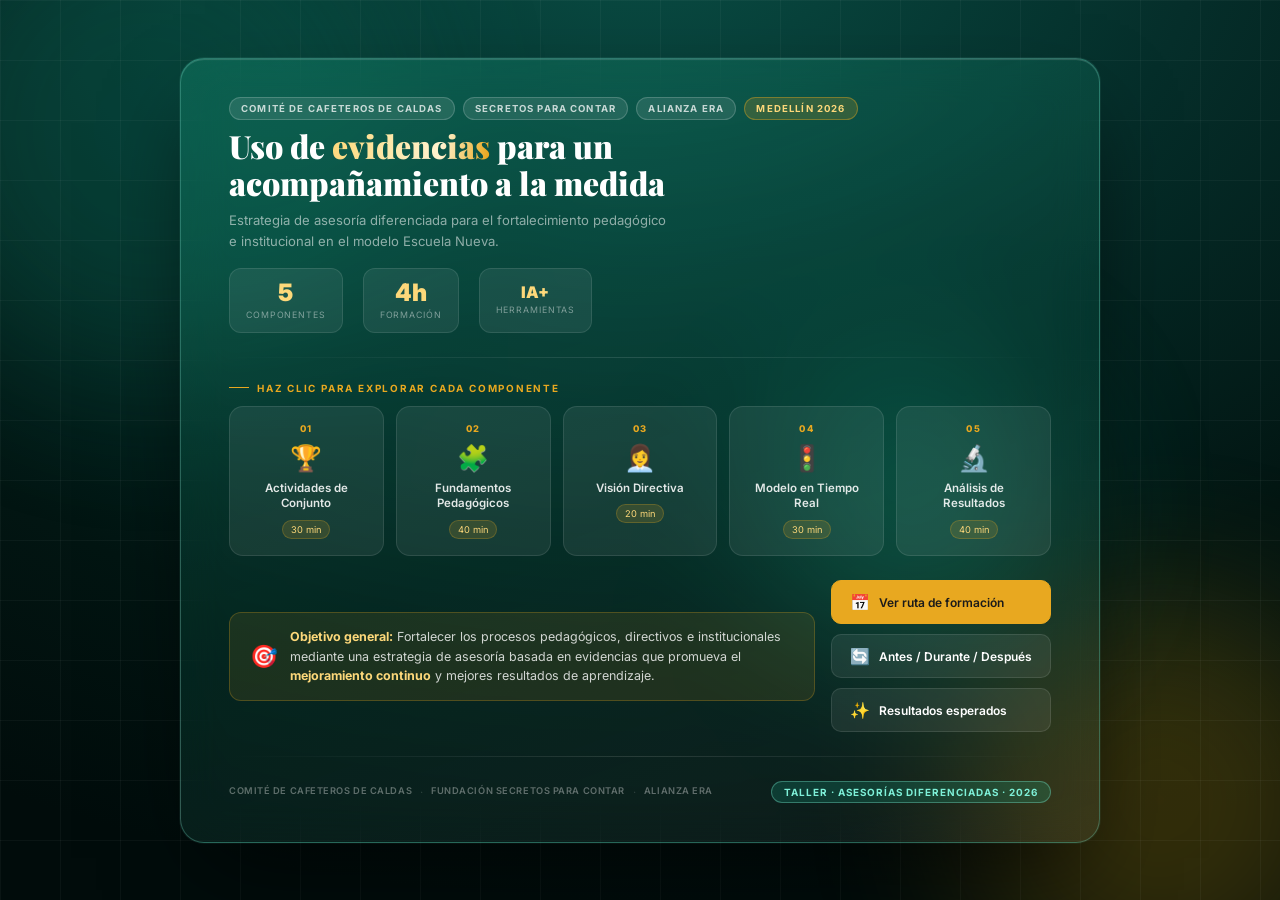
==== index.html @ 5d5bb78b "Publica taller Acompañamiento a la Medida · Medellín 2026 Página interactiva del taller de formación" ====
<!DOCTYPE html>
<html lang="es">
<head>
<meta charset="UTF-8">
<meta http-equiv="refresh" content="0; url=capacitacion-medellin.html">
<link rel="canonical" href="capacitacion-medellin.html">
<title>Acompañamiento a la Medida · Medellín 2026</title>
</head>
<body>
<p>Redirigiendo… si no ocurre automáticamente, <a href="capacitacion-medellin.html">haz clic aquí</a>.</p>
</body>
</html>
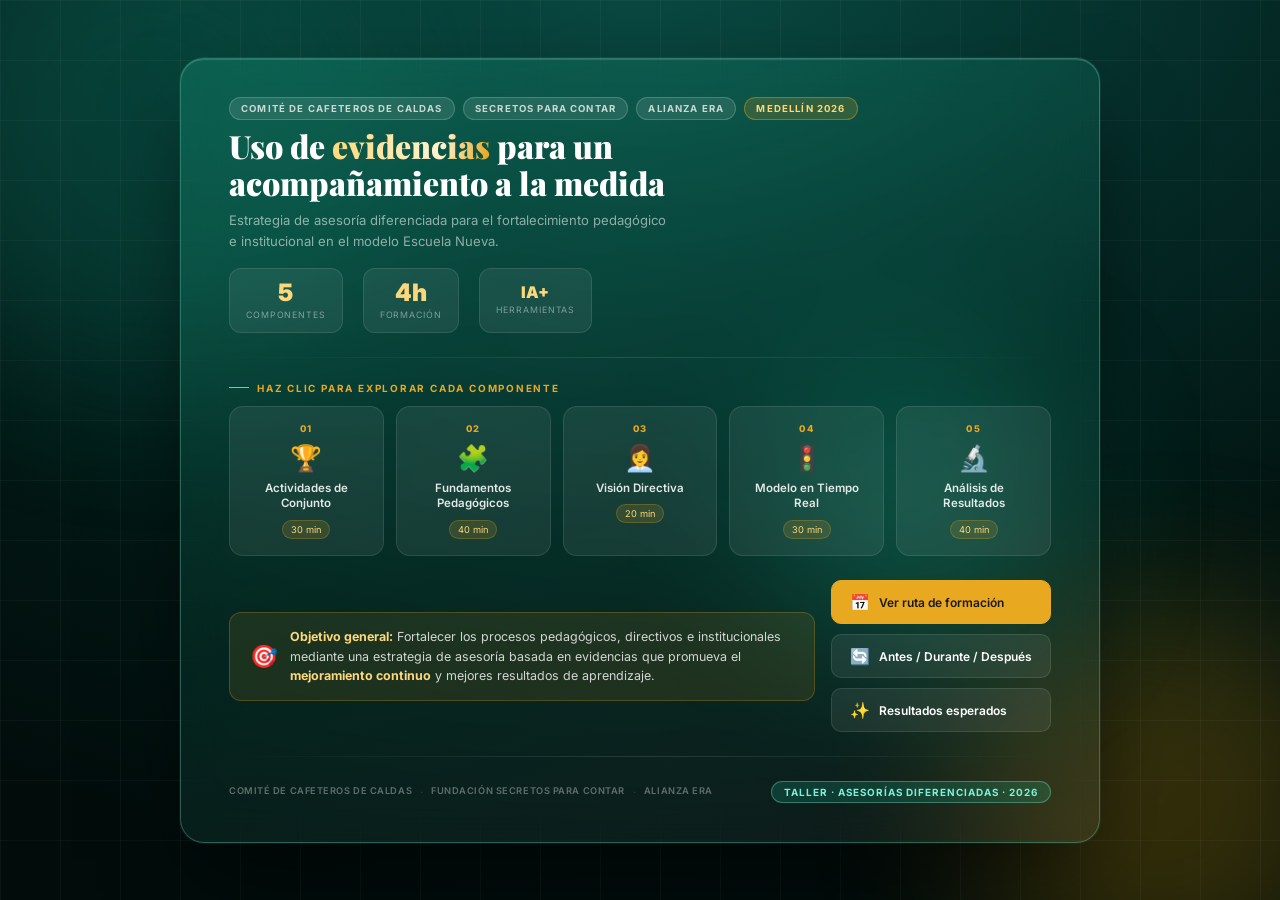
==== commit b6aaa294: "Renombra la pagina del taller a index.html Sirve el contenido directamente en la raiz del sitio (sin" ====
--- a/index.html
+++ b/index.html
@@ -2,11 +2,675 @@
 <html lang="es">
 <head>
 <meta charset="UTF-8">
-<meta http-equiv="refresh" content="0; url=capacitacion-medellin.html">
-<link rel="canonical" href="capacitacion-medellin.html">
+<meta name="viewport" content="width=device-width, initial-scale=1.0">
 <title>Acompañamiento a la Medida · Medellín 2026</title>
+<link href="https://fonts.googleapis.com/css2?family=Inter:ital,wght@0,300;0,400;0,600;0,700;0,800;0,900;1,400&family=Playfair+Display:wght@700;900&display=swap" rel="stylesheet">
+<style>
+*,*::before,*::after{box-sizing:border-box;margin:0;padding:0}
+:root{
+  /* Paleta esmeralda + aguamarina + dorado */
+  --g1:#042A28;--g2:#0A5048;--g3:#0F7A63;--g4:#19C79A;
+  --gold:#E8A820;--gold2:#FDD87A;
+  --aqua:#7EF0D8;
+  --white:#FFFFFF;--off:#F5F2EA;
+  --gray:#6B7280;--dark:#1A1A1A;
+  --radius:14px;
+}
+html,body{height:100%;overflow:hidden}
+body{
+  font-family:'Inter',sans-serif;
+  background:radial-gradient(110% 110% at 50% -10%,#0A4F46 0%,#052E2A 40%,#021512 75%,#010C0B 100%);
+  color:var(--white);
+  display:flex;flex-direction:column;
+  align-items:center;justify-content:center;
+  min-height:100vh;
+  position:relative;
+  overflow:hidden;
+}
+
+/* BG ANIMADO */
+.bg-orbs{position:fixed;inset:0;pointer-events:none;z-index:0}
+.orb{position:absolute;border-radius:50%;filter:blur(80px);opacity:.25;animation:drift 12s ease-in-out infinite}
+.orb1{width:500px;height:500px;background:var(--g3);top:-120px;left:-100px;animation-delay:0s}
+.orb2{width:400px;height:400px;background:#C8930A;bottom:-100px;right:-80px;animation-delay:-4s}
+.orb3{width:300px;height:300px;background:var(--g4);top:40%;left:60%;animation-delay:-8s}
+@keyframes drift{0%,100%{transform:translate(0,0) scale(1)}33%{transform:translate(30px,-20px) scale(1.05)}66%{transform:translate(-20px,30px) scale(.95)}}
+
+/* GRID PATRON */
+.bg-grid{position:fixed;inset:0;pointer-events:none;z-index:0;
+  background-image:linear-gradient(rgba(255,255,255,.04) 1px,transparent 1px),linear-gradient(90deg,rgba(255,255,255,.04) 1px,transparent 1px);
+  background-size:60px 60px}
+
+/* MAIN CARD */
+.main{
+  position:relative;z-index:10;
+  width:min(920px,96vw);
+  background:linear-gradient(160deg,rgba(34,214,168,.20),rgba(15,122,99,.18) 55%,rgba(255,255,255,.06));
+  border:1px solid rgba(126,240,216,.28);
+  border-radius:24px;
+  backdrop-filter:blur(22px);
+  box-shadow:0 40px 90px -25px rgba(0,0,0,.7),0 0 0 1px rgba(126,240,216,.08),inset 0 1px 0 rgba(255,255,255,.14);
+  padding:clamp(1.5rem,3vw,2.5rem) clamp(1.5rem,4vw,3rem);
+  display:flex;flex-direction:column;gap:1.5rem;
+  animation:cardIn .7s cubic-bezier(.22,1,.36,1) both;
+}
+@keyframes cardIn{from{opacity:0;transform:translateY(24px) scale(.98)}to{opacity:1;transform:none}}
+
+/* HEADER */
+.header{display:flex;align-items:flex-start;justify-content:space-between;gap:1rem;flex-wrap:wrap}
+.header-left{display:flex;flex-direction:column;gap:.5rem}
+.badges{display:flex;gap:.5rem;flex-wrap:wrap}
+.badge{
+  font-size:.6rem;font-weight:700;letter-spacing:.12em;text-transform:uppercase;
+  background:rgba(255,255,255,.1);border:1px solid rgba(255,255,255,.18);
+  color:rgba(255,255,255,.75);padding:.3rem .7rem;border-radius:100px;
+}
+.badge.gold{background:rgba(232,168,32,.18);border-color:rgba(232,168,32,.4);color:var(--gold2);animation:badgeGlow 3.5s ease-in-out infinite}
+@keyframes badgeGlow{0%,100%{box-shadow:0 0 0 0 rgba(232,168,32,0)}50%{box-shadow:0 0 14px 1px rgba(232,168,32,.35)}}
+.titulo{font-family:'Playfair Display',serif;font-size:clamp(1.4rem,3vw,2rem);font-weight:900;line-height:1.15}
+.titulo em{
+  font-style:normal;position:relative;
+  background:linear-gradient(100deg,var(--gold2) 0%,#fff3cf 35%,var(--gold) 50%,#fff3cf 65%,var(--gold2) 100%);
+  background-size:200% 100%;
+  -webkit-background-clip:text;background-clip:text;
+  -webkit-text-fill-color:transparent;color:transparent;
+  animation:shimmer 6s linear infinite;
+}
+@keyframes shimmer{0%{background-position:200% 0}100%{background-position:-200% 0}}
+.subtitulo{font-size:.82rem;color:rgba(255,255,255,.55);max-width:440px;line-height:1.6}
+.header-stats{display:flex;gap:1.25rem;flex-shrink:0}
+.hstat{text-align:center;background:rgba(255,255,255,.07);border:1px solid rgba(255,255,255,.1);border-radius:12px;padding:.75rem 1rem;min-width:70px}
+.hstat-n{font-size:1.5rem;font-weight:900;color:var(--gold2);line-height:1}
+.hstat-l{font-size:.55rem;text-transform:uppercase;letter-spacing:.1em;color:rgba(255,255,255,.45);margin-top:.25rem}
+
+/* DIVIDER */
+.divider{height:1px;background:linear-gradient(90deg,transparent,rgba(255,255,255,.12),transparent)}
+
+/* COMPONENTES GRID */
+.sec-label{font-size:.62rem;font-weight:700;letter-spacing:.18em;text-transform:uppercase;color:var(--gold);margin-bottom:.75rem;display:flex;align-items:center;gap:.5rem}
+.sec-label::before{content:'';width:20px;height:1.5px;background:var(--gold);display:block}
+
+.comps-grid{display:grid;grid-template-columns:repeat(5,1fr);gap:.75rem}
+
+.comp-btn{
+  background:rgba(255,255,255,.07);
+  border:1px solid rgba(255,255,255,.1);
+  border-radius:var(--radius);
+  padding:1rem .9rem;
+  cursor:pointer;
+  transition:all .22s cubic-bezier(.34,1.56,.64,1);
+  text-align:center;
+  position:relative;
+  overflow:hidden;
+  display:flex;flex-direction:column;align-items:center;gap:.5rem;
+  color:var(--white);
+  font-family:inherit;
+  animation:compIn .55s cubic-bezier(.22,1,.36,1) backwards;
+}
+@keyframes compIn{from{opacity:0;transform:translateY(16px)}to{opacity:1;transform:none}}
+.comps-grid .comp-btn:nth-child(1){animation-delay:.18s}
+.comps-grid .comp-btn:nth-child(2){animation-delay:.26s}
+.comps-grid .comp-btn:nth-child(3){animation-delay:.34s}
+.comps-grid .comp-btn:nth-child(4){animation-delay:.42s}
+.comps-grid .comp-btn:nth-child(5){animation-delay:.50s}
+.comp-btn::before{
+  content:'';position:absolute;inset:0;
+  background:linear-gradient(135deg,var(--g4),transparent);
+  opacity:0;transition:opacity .25s;
+}
+.comp-btn:hover{
+  transform:translateY(-4px) scale(1.03);
+  border-color:var(--gold);
+  box-shadow:0 12px 32px rgba(0,0,0,.3),0 0 0 1px rgba(232,168,32,.25);
+}
+.comp-btn:hover::before{opacity:1}
+.comp-btn:active{transform:scale(.97)}
+.comp-num{font-size:.58rem;font-weight:800;letter-spacing:.15em;text-transform:uppercase;color:var(--gold);position:relative;z-index:1}
+.comp-icon{font-size:1.6rem;position:relative;z-index:1;transition:transform .3s cubic-bezier(.34,1.56,.64,1)}
+.comp-btn:hover .comp-icon{transform:scale(1.18) translateY(-2px) rotate(-4deg)}
+.comp-name{font-size:.72rem;font-weight:600;line-height:1.35;color:rgba(255,255,255,.88);position:relative;z-index:1}
+.comp-time{font-size:.58rem;color:var(--gold2);background:rgba(232,168,32,.15);border:1px solid rgba(232,168,32,.25);padding:.2rem .5rem;border-radius:100px;position:relative;z-index:1}
+
+/* BOTTOM ROW */
+.bottom-row{display:grid;grid-template-columns:1fr auto;gap:1rem;align-items:center}
+
+/* OBJETIVO INLINE */
+.objetivo-strip{
+  background:rgba(232,168,32,.1);
+  border:1px solid rgba(232,168,32,.25);
+  border-radius:12px;
+  padding:.9rem 1.25rem;
+  display:flex;align-items:center;gap:.75rem;
+}
+.obj-icon{font-size:1.4rem;flex-shrink:0}
+.obj-text{font-size:.78rem;color:rgba(255,255,255,.8);line-height:1.55}
+.obj-text strong{color:var(--gold2)}
+
+/* ACCIONES RÁPIDAS */
+.acciones{display:flex;flex-direction:column;gap:.6rem}
+.accion-btn{
+  background:rgba(255,255,255,.07);border:1px solid rgba(255,255,255,.1);
+  border-radius:10px;padding:.7rem 1.1rem;
+  cursor:pointer;color:var(--white);font-family:inherit;
+  font-size:.75rem;font-weight:600;
+  display:flex;align-items:center;gap:.6rem;
+  transition:all .2s;white-space:nowrap;
+}
+.accion-btn:hover{background:rgba(255,255,255,.14);border-color:rgba(255,255,255,.25);transform:translateX(3px)}
+.accion-btn .aico{font-size:1rem}
+.accion-btn.primary{background:var(--gold);color:var(--dark);border-color:var(--gold);position:relative;overflow:hidden}
+.accion-btn.primary:hover{background:#f5b92a;transform:translateX(3px)}
+.accion-btn.primary::after{
+  content:'';position:absolute;top:0;left:-60%;width:40%;height:100%;
+  background:linear-gradient(110deg,transparent,rgba(255,255,255,.55),transparent);
+  transform:skewX(-20deg);animation:sweep 4.5s ease-in-out infinite;
+}
+@keyframes sweep{0%,55%{left:-60%}80%,100%{left:140%}}
+
+/* FOOTER BAR */
+.footer-bar{display:flex;align-items:center;justify-content:space-between;flex-wrap:wrap;gap:.5rem}
+.footer-logos{display:flex;gap:.5rem;flex-wrap:wrap}
+.flogo{font-size:.58rem;color:rgba(255,255,255,.35);font-weight:600;letter-spacing:.06em;text-transform:uppercase}
+.flogo-sep{color:rgba(255,255,255,.15);font-size:.7rem}
+.footer-pill{background:rgba(25,199,154,.18);border:1px solid rgba(126,240,216,.35);border-radius:100px;padding:.25rem .75rem;font-size:.62rem;font-weight:700;letter-spacing:.1em;text-transform:uppercase;color:var(--aqua)}
+
+/* ===== MODAL ===== */
+.overlay{
+  position:fixed;inset:0;z-index:100;
+  background:rgba(3,22,20,.85);
+  backdrop-filter:blur(8px);
+  display:flex;align-items:center;justify-content:center;
+  padding:1rem;
+  opacity:0;pointer-events:none;
+  transition:opacity .3s;
+}
+.overlay.open{opacity:1;pointer-events:all}
+.modal{
+  background:linear-gradient(145deg,#0c4339,#052622);
+  border:1px solid rgba(255,255,255,.14);
+  border-radius:22px;
+  width:min(680px,100%);
+  max-height:90vh;
+  overflow-y:auto;
+  padding:2rem 2rem 1.5rem;
+  transform:scale(.9) translateY(20px);
+  transition:transform .35s cubic-bezier(.34,1.4,.64,1);
+  position:relative;
+}
+.overlay.open .modal{transform:scale(1) translateY(0)}
+.modal::-webkit-scrollbar{width:4px}
+.modal::-webkit-scrollbar-track{background:rgba(255,255,255,.05)}
+.modal::-webkit-scrollbar-thumb{background:rgba(255,255,255,.2);border-radius:2px}
+
+.modal-close{
+  position:absolute;top:1rem;right:1rem;
+  width:32px;height:32px;border-radius:50%;
+  background:rgba(255,255,255,.1);border:1px solid rgba(255,255,255,.15);
+  color:rgba(255,255,255,.7);cursor:pointer;
+  display:flex;align-items:center;justify-content:center;font-size:1.1rem;
+  transition:all .2s;
+}
+.modal-close:hover{background:rgba(255,255,255,.2);color:var(--white)}
+
+.modal-tag{font-size:.6rem;font-weight:800;letter-spacing:.18em;text-transform:uppercase;color:var(--gold);margin-bottom:.75rem}
+.modal-titulo{font-family:'Playfair Display',serif;font-size:1.5rem;font-weight:900;margin-bottom:.5rem;line-height:1.2}
+.modal-sub{font-size:.83rem;color:rgba(255,255,255,.55);margin-bottom:1.5rem;line-height:1.6}
+
+.modal-divider{height:1px;background:rgba(255,255,255,.08);margin:1.25rem 0}
+
+/* Cuerpo del modal — layout flexible */
+.modal-body{display:flex;flex-direction:column;gap:1rem}
+
+.info-block{background:rgba(255,255,255,.05);border:1px solid rgba(255,255,255,.09);border-radius:12px;padding:1rem 1.25rem}
+.info-block h4{font-size:.72rem;font-weight:700;letter-spacing:.12em;text-transform:uppercase;color:var(--gold2);margin-bottom:.65rem}
+.info-block p{font-size:.83rem;color:rgba(255,255,255,.7);line-height:1.65}
+
+.list-items{display:flex;flex-direction:column;gap:.5rem}
+.list-item{display:flex;align-items:flex-start;gap:.6rem;font-size:.82rem;color:rgba(255,255,255,.75);line-height:1.5}
+.list-item::before{content:'▸';color:var(--gold);flex-shrink:0;margin-top:.05rem}
+
+.pill-row{display:flex;flex-wrap:wrap;gap:.4rem;margin-top:.5rem}
+.pill{font-size:.68rem;font-weight:600;background:rgba(25,199,154,.18);border:1px solid rgba(126,240,216,.3);color:var(--aqua);padding:.25rem .65rem;border-radius:100px}
+
+.evidencia-box{
+  background:rgba(232,168,32,.08);border:1px solid rgba(232,168,32,.2);
+  border-radius:12px;padding:1rem 1.25rem;
+  display:flex;align-items:flex-start;gap:.75rem;
+}
+.evidencia-box .ev-ico{font-size:1.3rem;flex-shrink:0}
+.evidencia-box .ev-text{font-size:.8rem;color:rgba(255,255,255,.75);line-height:1.6;font-style:italic}
+.evidencia-box .ev-text strong{color:var(--gold2);font-style:normal}
+
+/* Modal ruta (timeline compacto) */
+.tl-compact{display:flex;flex-direction:column;gap:.5rem}
+.tl-row{display:flex;align-items:center;gap:.9rem;background:rgba(255,255,255,.04);border:1px solid rgba(255,255,255,.08);border-radius:10px;padding:.75rem 1rem;cursor:pointer;transition:all .2s}
+.tl-row:hover{background:rgba(255,255,255,.09);border-color:rgba(255,255,255,.18);transform:translateX(4px)}
+.tl-ico{font-size:1.2rem;flex-shrink:0}
+.tl-info{flex:1}
+.tl-tit{font-size:.82rem;font-weight:700;color:var(--white)}
+.tl-det{font-size:.7rem;color:rgba(255,255,255,.45);margin-top:.1rem}
+.tl-dur{font-size:.65rem;font-weight:700;background:rgba(232,168,32,.18);color:var(--gold2);padding:.22rem .55rem;border-radius:100px;flex-shrink:0}
+
+/* Modal antes/durante/despues */
+.fases-row{display:grid;grid-template-columns:repeat(3,1fr);gap:.75rem}
+.fase-card{background:rgba(255,255,255,.05);border:1px solid rgba(255,255,255,.1);border-radius:12px;padding:1.1rem;text-align:center;transition:all .3s}
+.fase-card.activa{background:rgba(25,199,154,.22);border-color:var(--g4);transform:scale(1.04)}
+.fase-ico{font-size:1.8rem;margin-bottom:.5rem}
+.fase-nombre{font-size:.75rem;font-weight:800;text-transform:uppercase;letter-spacing:.1em;color:var(--gold2);margin-bottom:.35rem}
+.fase-desc{font-size:.72rem;color:rgba(255,255,255,.55);line-height:1.45}
+
+/* Modal resultados */
+.res-grid{display:grid;grid-template-columns:repeat(3,1fr);gap:.75rem}
+.res-mini{background:rgba(255,255,255,.05);border:1px solid rgba(255,255,255,.08);border-radius:12px;padding:1.1rem .9rem;text-align:center}
+.res-ico{font-size:1.6rem;margin-bottom:.5rem}
+.res-tit{font-size:.75rem;font-weight:700;color:var(--white);margin-bottom:.35rem}
+.res-txt{font-size:.7rem;color:rgba(255,255,255,.5);line-height:1.45}
+
+/* Modal nav */
+.modal-nav{display:flex;align-items:center;justify-content:space-between;margin-top:1.5rem;padding-top:1rem;border-top:1px solid rgba(255,255,255,.08)}
+.mnav-btn{background:rgba(255,255,255,.08);border:1px solid rgba(255,255,255,.13);color:rgba(255,255,255,.7);padding:.55rem 1.1rem;border-radius:8px;cursor:pointer;font-family:inherit;font-size:.75rem;font-weight:600;display:flex;align-items:center;gap:.4rem;transition:all .2s}
+.mnav-btn:hover{background:rgba(255,255,255,.15);color:var(--white)}
+.mnav-btn:disabled{opacity:.3;cursor:default;pointer-events:none}
+.mnav-dots{display:flex;gap:.4rem}
+.mdot{width:7px;height:7px;border-radius:50%;background:rgba(255,255,255,.2);cursor:pointer;transition:all .2s}
+.mdot.active{background:var(--gold);transform:scale(1.3)}
+
+/* TOAST */
+.toast{
+  position:fixed;bottom:2rem;left:50%;transform:translateX(-50%) translateY(20px);
+  background:var(--g4);border:1px solid rgba(255,255,255,.2);
+  color:var(--white);font-size:.78rem;font-weight:600;
+  padding:.7rem 1.4rem;border-radius:100px;
+  opacity:0;pointer-events:none;transition:all .4s;
+  z-index:200;white-space:nowrap;
+}
+.toast.show{opacity:1;transform:translateX(-50%) translateY(0)}
+
+/* Respeta preferencia de menor movimiento */
+@media(prefers-reduced-motion:reduce){
+  *,*::before,*::after{animation-duration:.001ms!important;animation-iteration-count:1!important;transition-duration:.001ms!important}
+}
+
+/* RESPONSIVE */
+@media(max-width:650px){
+  .comps-grid{grid-template-columns:repeat(3,1fr)}
+  .header-stats{display:none}
+  .bottom-row{grid-template-columns:1fr}
+  .fases-row,.res-grid{grid-template-columns:1fr}
+  .acciones{flex-direction:row;flex-wrap:wrap}
+}
+</style>
 </head>
 <body>
-<p>Redirigiendo… si no ocurre automáticamente, <a href="capacitacion-medellin.html">haz clic aquí</a>.</p>
+
+<div class="bg-orbs">
+  <div class="orb orb1"></div>
+  <div class="orb orb2"></div>
+  <div class="orb orb3"></div>
+</div>
+<div class="bg-grid"></div>
+
+<!-- ══ MAIN CARD ══════════════════════════════════════════════════ -->
+<div class="main">
+
+  <!-- HEADER -->
+  <div class="header">
+    <div class="header-left">
+      <div class="badges">
+        <span class="badge">Comité de Cafeteros de Caldas</span>
+        <span class="badge">Secretos para Contar</span>
+        <span class="badge">Alianza ERA</span>
+        <span class="badge gold">Medellín 2026</span>
+      </div>
+      <h1 class="titulo">Uso de <em>evidencias</em> para un<br>acompañamiento a la medida</h1>
+      <p class="subtitulo">Estrategia de asesoría diferenciada para el fortalecimiento pedagógico e institucional en el modelo Escuela Nueva.</p>
+    </div>
+    <div class="header-stats">
+      <div class="hstat"><div class="hstat-n">5</div><div class="hstat-l">Componentes</div></div>
+      <div class="hstat"><div class="hstat-n">4h</div><div class="hstat-l">Formación</div></div>
+      <div class="hstat"><div class="hstat-n" style="font-size:1rem;margin-top:.2rem">IA+</div><div class="hstat-l">Herramientas</div></div>
+    </div>
+  </div>
+
+  <div class="divider"></div>
+
+  <!-- COMPONENTES -->
+  <div>
+    <div class="sec-label">Haz clic para explorar cada componente</div>
+    <div class="comps-grid">
+      <button class="comp-btn" onclick="abrirComp(0)">
+        <span class="comp-num">01</span>
+        <span class="comp-icon">🏆</span>
+        <span class="comp-name">Actividades de Conjunto</span>
+        <span class="comp-time">30 min</span>
+      </button>
+      <button class="comp-btn" onclick="abrirComp(1)">
+        <span class="comp-num">02</span>
+        <span class="comp-icon">🧩</span>
+        <span class="comp-name">Fundamentos Pedagógicos</span>
+        <span class="comp-time">40 min</span>
+      </button>
+      <button class="comp-btn" onclick="abrirComp(2)">
+        <span class="comp-num">03</span>
+        <span class="comp-icon">👩‍💼</span>
+        <span class="comp-name">Visión Directiva</span>
+        <span class="comp-time">20 min</span>
+      </button>
+      <button class="comp-btn" onclick="abrirComp(3)">
+        <span class="comp-num">04</span>
+        <span class="comp-icon">🚦</span>
+        <span class="comp-name">Modelo en Tiempo Real</span>
+        <span class="comp-time">30 min</span>
+      </button>
+      <button class="comp-btn" onclick="abrirComp(4)">
+        <span class="comp-num">05</span>
+        <span class="comp-icon">🔬</span>
+        <span class="comp-name">Análisis de Resultados</span>
+        <span class="comp-time">40 min</span>
+      </button>
+    </div>
+  </div>
+
+  <!-- BOTTOM ROW -->
+  <div class="bottom-row">
+    <div class="objetivo-strip">
+      <span class="obj-icon">🎯</span>
+      <div class="obj-text">
+        <strong>Objetivo general:</strong> Fortalecer los procesos pedagógicos, directivos e institucionales mediante una estrategia de asesoría basada en evidencias que promueva el <strong>mejoramiento continuo</strong> y mejores resultados de aprendizaje.
+      </div>
+    </div>
+    <div class="acciones">
+      <button class="accion-btn primary" onclick="abrirRuta()">
+        <span class="aico">📅</span> Ver ruta de formación
+      </button>
+      <button class="accion-btn" onclick="abrirFases()">
+        <span class="aico">🔄</span> Antes / Durante / Después
+      </button>
+      <button class="accion-btn" onclick="abrirResultados()">
+        <span class="aico">✨</span> Resultados esperados
+      </button>
+    </div>
+  </div>
+
+  <div class="divider"></div>
+
+  <!-- FOOTER -->
+  <div class="footer-bar">
+    <div class="footer-logos">
+      <span class="flogo">Comité de Cafeteros de Caldas</span>
+      <span class="flogo-sep">·</span>
+      <span class="flogo">Fundación Secretos para Contar</span>
+      <span class="flogo-sep">·</span>
+      <span class="flogo">Alianza ERA</span>
+    </div>
+    <div class="footer-pill">Taller · Asesorías Diferenciadas · 2026</div>
+  </div>
+
+</div><!-- /main -->
+
+<!-- ══ MODALES COMPONENTES ════════════════════════════════════════ -->
+<div class="overlay" id="overlay-comp" onclick="cerrarComp(event)">
+  <div class="modal" id="modal-comp">
+    <button class="modal-close" onclick="cerrarModal('overlay-comp')">✕</button>
+
+    <div id="mc-tag" class="modal-tag"></div>
+    <h2 id="mc-titulo" class="modal-titulo"></h2>
+    <p id="mc-sub" class="modal-sub"></p>
+
+    <div class="modal-divider"></div>
+
+    <div class="modal-body">
+      <div class="info-block">
+        <h4>¿Qué se hace?</h4>
+        <div id="mc-actividades" class="list-items"></div>
+      </div>
+      <div class="info-block" id="mc-recursos-block">
+        <h4>Recursos</h4>
+        <div id="mc-recursos" class="pill-row"></div>
+      </div>
+      <div class="evidencia-box">
+        <span class="ev-ico">✦</span>
+        <div class="ev-text" id="mc-evidencia"></div>
+      </div>
+    </div>
+
+    <div class="modal-nav">
+      <button class="mnav-btn" id="mnav-prev" onclick="navComp(-1)">← Anterior</button>
+      <div class="mnav-dots" id="mnav-dots"></div>
+      <button class="mnav-btn" id="mnav-next" onclick="navComp(1)">Siguiente →</button>
+    </div>
+  </div>
+</div>
+
+<!-- ══ MODAL RUTA ═════════════════════════════════════════════════ -->
+<div class="overlay" id="overlay-ruta" onclick="cerrarOverlay(event,'overlay-ruta')">
+  <div class="modal">
+    <button class="modal-close" onclick="cerrarModal('overlay-ruta')">✕</button>
+    <div class="modal-tag">Proceso de formación</div>
+    <h2 class="modal-titulo">Ruta de 4 horas</h2>
+    <p class="modal-sub">Secuencia de actividades, tiempos y evidencias de aprendizaje para cada momento.</p>
+    <div class="modal-divider"></div>
+    <div class="tl-compact">
+      <div class="tl-row" onclick="abrirComp(0)"><span class="tl-ico">🏆</span><div class="tl-info"><div class="tl-tit">Actividades de conjunto</div><div class="tl-det">Copa Mundial · Mis Compromisos · Competencias socioemocionales</div></div><span class="tl-dur">30 min</span></div>
+      <div class="tl-row" onclick="abrirComp(1)"><span class="tl-ico">🧩</span><div class="tl-info"><div class="tl-tit">Fundamentos del acompañamiento</div><div class="tl-det">Construyendo el conocimiento pieza a pieza · Momento dirigido</div></div><span class="tl-dur">40 min</span></div>
+      <div class="tl-row" onclick="abrirComp(2)"><span class="tl-ico">👩‍💼</span><div class="tl-info"><div class="tl-tit">Visión directiva del modelo</div><div class="tl-det">Exploración de herramienta · Ejercicio práctico de evidencia</div></div><span class="tl-dur">20 min</span></div>
+      <div class="tl-row" onclick="abrirComp(3)"><span class="tl-ico">🚦</span><div class="tl-info"><div class="tl-tit">Estado del modelo en tiempo real</div><div class="tl-det">Herramienta Semáforo · Diálogo sobre evidencias</div></div><span class="tl-dur">30 min</span></div>
+      <div class="tl-row" onclick="abrirComp(4)"><span class="tl-ico">🔬</span><div class="tl-info"><div class="tl-tit">Análisis de resultados</div><div class="tl-det">Ruta de mejoramiento intensivo · Plataforma Prisma · IA</div></div><span class="tl-dur">40 min</span></div>
+      <div class="tl-row" style="border-color:rgba(232,168,32,.3);background:rgba(232,168,32,.07)"><span class="tl-ico">📋</span><div class="tl-info"><div class="tl-tit">Planeación práctica de visita a la medida</div><div class="tl-det">Grupos · Roles · Ejercicio integrador · Plenaria</div></div><span class="tl-dur">2 horas</span></div>
+    </div>
+  </div>
+</div>
+
+<!-- ══ MODAL FASES ════════════════════════════════════════════════ -->
+<div class="overlay" id="overlay-fases" onclick="cerrarOverlay(event,'overlay-fases')">
+  <div class="modal">
+    <button class="modal-close" onclick="cerrarModal('overlay-fases')">✕</button>
+    <div class="modal-tag">Estructura de la visita</div>
+    <h2 class="modal-titulo">El antes, durante y el después</h2>
+    <p class="modal-sub">Cada visita de acompañamiento se planea y ejecuta en tres momentos articulados.</p>
+    <div class="modal-divider"></div>
+    <div class="fases-row" id="fases-row">
+      <div class="fase-card activa" id="fc-antes">
+        <div class="fase-ico">📝</div>
+        <div class="fase-nombre">Antes</div>
+        <div class="fase-desc">Análisis de evidencias y planeación diferenciada de la visita según el estado de cada institución.</div>
+      </div>
+      <div class="fase-card" id="fc-durante">
+        <div class="fase-ico">🤝</div>
+        <div class="fase-nombre">Durante</div>
+        <div class="fase-desc">Implementación del acompañamiento situado, contextualizado y ajustado a las necesidades reales.</div>
+      </div>
+      <div class="fase-card" id="fc-despues">
+        <div class="fase-ico">📊</div>
+        <div class="fase-nombre">Después</div>
+        <div class="fase-desc">Seguimiento a compromisos, retroalimentación y consolidación de la mejora continua.</div>
+      </div>
+    </div>
+    <div class="modal-divider"></div>
+    <div class="info-block">
+      <h4>Insumos para la planeación</h4>
+      <div class="list-items">
+        <div class="list-item">Visión directiva sobre la implementación del modelo</div>
+        <div class="list-item">Estado del modelo en tiempo real (Herramienta Semáforo)</div>
+        <div class="list-item">Análisis de resultados de evaluaciones internas y externas</div>
+      </div>
+    </div>
+  </div>
+</div>
+
+<!-- ══ MODAL RESULTADOS ═══════════════════════════════════════════ -->
+<div class="overlay" id="overlay-resultados" onclick="cerrarOverlay(event,'overlay-resultados')">
+  <div class="modal">
+    <button class="modal-close" onclick="cerrarModal('overlay-resultados')">✕</button>
+    <div class="modal-tag">¿Qué vamos a lograr?</div>
+    <h2 class="modal-titulo">Resultados esperados</h2>
+    <p class="modal-sub">Transformaciones concretas en los equipos y las instituciones participantes.</p>
+    <div class="modal-divider"></div>
+    <div class="res-grid">
+      <div class="res-mini"><div class="res-ico">🧠</div><div class="res-tit">Capacidades fortalecidas</div><div class="res-txt">Equipos con mayor habilidad para interpretar evidencias y diseñar rutas de acompañamiento.</div></div>
+      <div class="res-mini"><div class="res-ico">🎯</div><div class="res-tit">Decisiones informadas</div><div class="res-txt">Mejor planeación y ejecución de visitas a partir del análisis sistemático de múltiples fuentes.</div></div>
+      <div class="res-mini"><div class="res-ico">♻️</div><div class="res-tit">Mejora continua</div><div class="res-txt">Consolidación de procesos de seguimiento y retroalimentación basados en evidencia.</div></div>
+    </div>
+    <div class="modal-divider"></div>
+    <div class="info-block">
+      <h4>Valor agregado de la propuesta</h4>
+      <p>Integración articulada de <strong style="color:var(--gold2)">evidencias, inteligencia artificial, liderazgo pedagógico y acompañamiento diferenciado</strong>, para que cada institución reciba una asesoría pertinente, contextualizada y orientada a resultados medibles.</p>
+    </div>
+  </div>
+</div>
+
+<div class="toast" id="toast"></div>
+
+<script>
+const comps = [
+  {
+    tag:'Componente 01 · 30 minutos',
+    titulo:'Actividades de Conjunto',
+    sub:'Reflexión, lúdica y construcción de compromisos para fortalecer las competencias socioemocionales y ciudadanas.',
+    actividades:['Actividad lúdica: Copa Mundial de los Aprendizajes','Instrumento de Gobierno Estudiantil "Mis Compromisos"','Evaluación participativa de las actividades desarrolladas','Fundamentación en competencias socioemocionales y ciudadanas'],
+    recursos:['Cuaderno de actividades','Tarjetas','Presentación Copa Mundial','Marcadores'],
+    evidencia:'<strong>Evidencia de aprendizaje:</strong> Reconozco la importancia de las actividades de conjunto para el desarrollo de competencias socioemocionales y ciudadanas.'
+  },
+  {
+    tag:'Componente 02 · 40 minutos',
+    titulo:'Fundamentos Pedagógicos del Acompañamiento a la Medida',
+    sub:'Enfoque situado y contextualizado basado en los planteamientos de Michael Fullan para identificar necesidades y orientar acciones de mejora.',
+    actividades:['Actividad: "Construyendo el conocimiento pieza a pieza"','Realización de momento dirigido','Co-construcción de conceptos con herramienta digital','Análisis de prácticas pedagógicas y de gestión'],
+    recursos:['Rompecabezas','Herramienta digital co-construcción'],
+    evidencia:'<strong>Evidencia de aprendizaje:</strong> Comprendo los principios del acompañamiento a la medida y su relación con el uso de evidencias para la toma de decisiones informadas.'
+  },
+  {
+    tag:'Componente 03 · 20 minutos',
+    titulo:'Visión Directiva de la Implementación del Modelo',
+    sub:'La percepción y experiencia de los rectores como fuente estratégica de evidencia para comprender el estado de implementación.',
+    actividades:['Introducción y contextualización','Exploración de herramienta digital de seguimiento','Ejercicio práctico: uso de evidencia para definir rutas de asesoría','Identificación de fortalezas, desafíos y oportunidades de mejora'],
+    recursos:['Herramienta digital de visión directiva'],
+    evidencia:'<strong>Evidencia de aprendizaje:</strong> Fundamento y uso evidencias para la definición de rutas de asesoría y acompañamiento a la medida, conforme a la visión directiva de la implementación.'
+  },
+  {
+    tag:'Componente 04 · 30 minutos',
+    titulo:'Estado del Modelo en Tiempo Real',
+    sub:'La herramienta Semáforo permite monitorear en tiempo real el nivel de implementación del modelo en cada sede visitada.',
+    actividades:['Socialización de la herramienta Semáforo','Análisis de informes de visita generados','Diálogo sobre las evidencias que arroja la herramienta','Orientación del acompañamiento según nivel de implementación'],
+    recursos:['Herramienta Semáforo'],
+    evidencia:'<strong>Evidencia de aprendizaje:</strong> Socializo y analizo la herramienta Semáforo para el monitoreo del estado del modelo y facilito el diálogo sobre evidencias para la planeación.'
+  },
+  {
+    tag:'Componente 05 · 40 minutos',
+    titulo:'Análisis de Resultados para el Acompañamiento',
+    sub:'Interpretación de evaluaciones internas y externas apoyada en inteligencia artificial para focalizar el mejoramiento intensivo.',
+    actividades:['Fundamentación de la ruta de mejoramiento intensivo','Identificación de aprendizajes prioritarios','Uso de Plataforma Prisma para el análisis de datos','Uso de herramientas de IA para recomendaciones contextualizadas'],
+    recursos:['Plataforma Prisma','Herramientas IA'],
+    evidencia:'<strong>Evidencia de aprendizaje:</strong> Comprendo la ruta de mejoramiento intensivo como estrategia para identificar aprendizajes prioritarios y planificar acciones de asesoría a partir del análisis de evaluaciones.'
+  }
+];
+
+let compActual = 0;
+
+function abrirComp(i){
+  compActual = i;
+  renderComp();
+  const oc = document.getElementById('overlay-comp');
+  oc.style.zIndex = '200';
+  oc.classList.add('open');
+}
+
+function renderComp(){
+  const c = comps[compActual];
+  document.getElementById('mc-tag').textContent = c.tag;
+  document.getElementById('mc-titulo').textContent = c.titulo;
+  document.getElementById('mc-sub').textContent = c.sub;
+
+  const acts = document.getElementById('mc-actividades');
+  acts.innerHTML = c.actividades.map(a=>`<div class="list-item">${a}</div>`).join('');
+
+  const rec = document.getElementById('mc-recursos');
+  rec.innerHTML = c.recursos.map(r=>`<span class="pill">${r}</span>`).join('');
+
+  document.getElementById('mc-evidencia').innerHTML = c.evidencia;
+
+  // dots
+  const dots = document.getElementById('mnav-dots');
+  dots.innerHTML = comps.map((_,i)=>`<div class="mdot${i===compActual?' active':''}" onclick="navA(${i})"></div>`).join('');
+
+  document.getElementById('mnav-prev').disabled = compActual === 0;
+  document.getElementById('mnav-next').disabled = compActual === comps.length-1;
+}
+
+function navComp(dir){
+  compActual = Math.max(0, Math.min(comps.length-1, compActual+dir));
+  renderComp();
+}
+function navA(i){ compActual=i; renderComp(); }
+
+function cerrarComp(e){
+  if(e.target===document.getElementById('overlay-comp')) cerrarModal('overlay-comp');
+}
+function cerrarOverlay(e, id){
+  if(e.target===document.getElementById(id)) cerrarModal(id);
+}
+function cerrarModal(id){
+  const el = document.getElementById(id);
+  el.classList.remove('open');
+  if(id === 'overlay-comp') el.style.zIndex = '100';
+}
+
+function abrirRuta(){ document.getElementById('overlay-ruta').classList.add('open'); }
+function abrirFases(){ document.getElementById('overlay-fases').classList.add('open'); iniciarFases(); }
+function abrirResultados(){ document.getElementById('overlay-resultados').classList.add('open'); }
+
+// Animación fases
+let faseTimer = null;
+const faseIds = ['fc-antes','fc-durante','fc-despues'];
+let faseIdx = 0;
+function iniciarFases(){
+  clearInterval(faseTimer);
+  faseIdx = 0;
+  activarFase();
+  faseTimer = setInterval(()=>{
+    faseIdx = (faseIdx+1)%3;
+    activarFase();
+  }, 2200);
+}
+function activarFase(){
+  faseIds.forEach((id,i)=>{
+    document.getElementById(id).classList.toggle('activa', i===faseIdx);
+  });
+}
+
+// Toast helper
+function toast(msg){
+  const t = document.getElementById('toast');
+  t.textContent = msg;
+  t.classList.add('show');
+  setTimeout(()=>t.classList.remove('show'), 2500);
+}
+
+// Contadores animados del header
+(function countUp(){
+  if(window.matchMedia('(prefers-reduced-motion:reduce)').matches) return;
+  document.querySelectorAll('.hstat-n').forEach(el=>{
+    const raw = el.textContent.trim();
+    const m = raw.match(/^(\d+)(\D*)$/);
+    if(!m) return;                       // p.ej. "IA+" se deja igual
+    const end = +m[1], suf = m[2], dur = 900, t0 = performance.now();
+    (function tick(now){
+      const p = Math.min(1,(now-t0)/dur);
+      const e = 1-Math.pow(1-p,3);        // ease-out
+      el.textContent = Math.round(end*e)+suf;
+      if(p<1) requestAnimationFrame(tick);
+    })(t0);
+  });
+})();
+
+// ESC cierra modales
+document.addEventListener('keydown', e=>{
+  if(e.key==='Escape'){
+    ['overlay-comp','overlay-ruta','overlay-fases','overlay-resultados']
+      .forEach(id=>cerrarModal(id));
+    clearInterval(faseTimer);
+  }
+});
+</script>
 </body>
 </html>
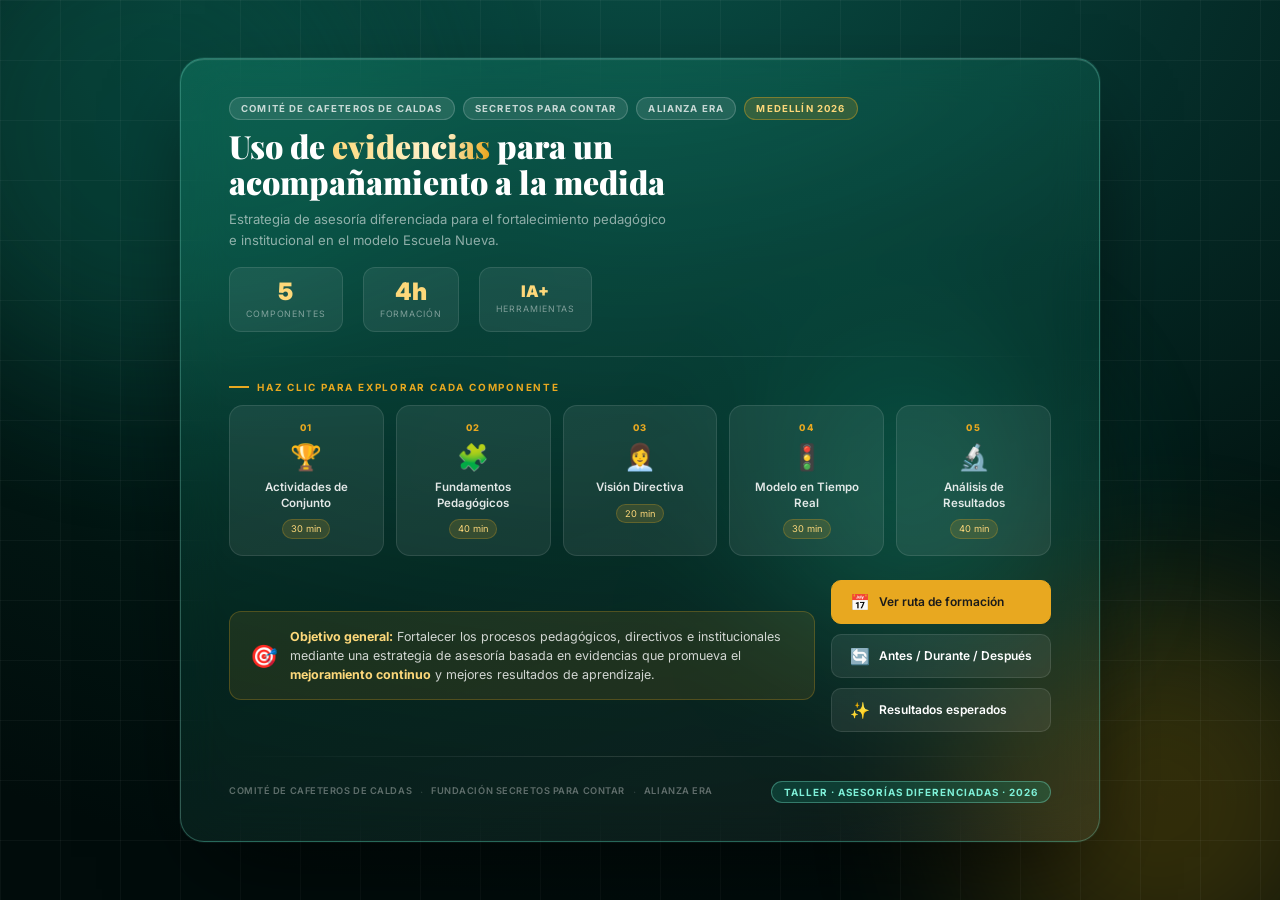
==== commit d609b8ed: "Hace responsive ambas versiones del taller Permite scroll vertical cuando el contenido no cabe (cent" ====
--- a/index.html
+++ b/index.html
@@ -16,16 +16,17 @@
   --gray:#6B7280;--dark:#1A1A1A;
   --radius:14px;
 }
-html,body{height:100%;overflow:hidden}
+html{scroll-behavior:smooth}
 body{
   font-family:'Inter',sans-serif;
   background:radial-gradient(110% 110% at 50% -10%,#0A4F46 0%,#052E2A 40%,#021512 75%,#010C0B 100%);
   color:var(--white);
   display:flex;flex-direction:column;
-  align-items:center;justify-content:center;
+  align-items:center;
   min-height:100vh;
+  padding:clamp(1rem,4vh,2.5rem) clamp(.5rem,2vw,1rem);
   position:relative;
-  overflow:hidden;
+  overflow-x:hidden;
 }
 
 /* BG ANIMADO */
@@ -44,6 +45,7 @@
 /* MAIN CARD */
 .main{
   position:relative;z-index:10;
+  margin:auto;
   width:min(920px,96vw);
   background:linear-gradient(160deg,rgba(34,214,168,.20),rgba(15,122,99,.18) 55%,rgba(255,255,255,.06));
   border:1px solid rgba(126,240,216,.28);
@@ -292,12 +294,23 @@
 }
 
 /* RESPONSIVE */
-@media(max-width:650px){
+@media(max-width:760px){
   .comps-grid{grid-template-columns:repeat(3,1fr)}
-  .header-stats{display:none}
   .bottom-row{grid-template-columns:1fr}
+  .acciones{flex-direction:row;flex-wrap:wrap}
+  .acciones .accion-btn{flex:1 1 auto;justify-content:center;white-space:normal}
+}
+@media(max-width:560px){
+  .header{flex-direction:column}
+  .header-stats{align-self:stretch;justify-content:space-between;gap:.6rem}
+  .hstat{flex:1}
   .fases-row,.res-grid{grid-template-columns:1fr}
-  .acciones{flex-direction:row;flex-wrap:wrap}
+  .modal{padding:1.5rem 1.25rem 1.25rem}
+}
+@media(max-width:430px){
+  .comps-grid{grid-template-columns:repeat(2,1fr)}
+  .titulo br{display:none}
+  .badge{font-size:.55rem;padding:.25rem .55rem}
 }
 </style>
 </head>
